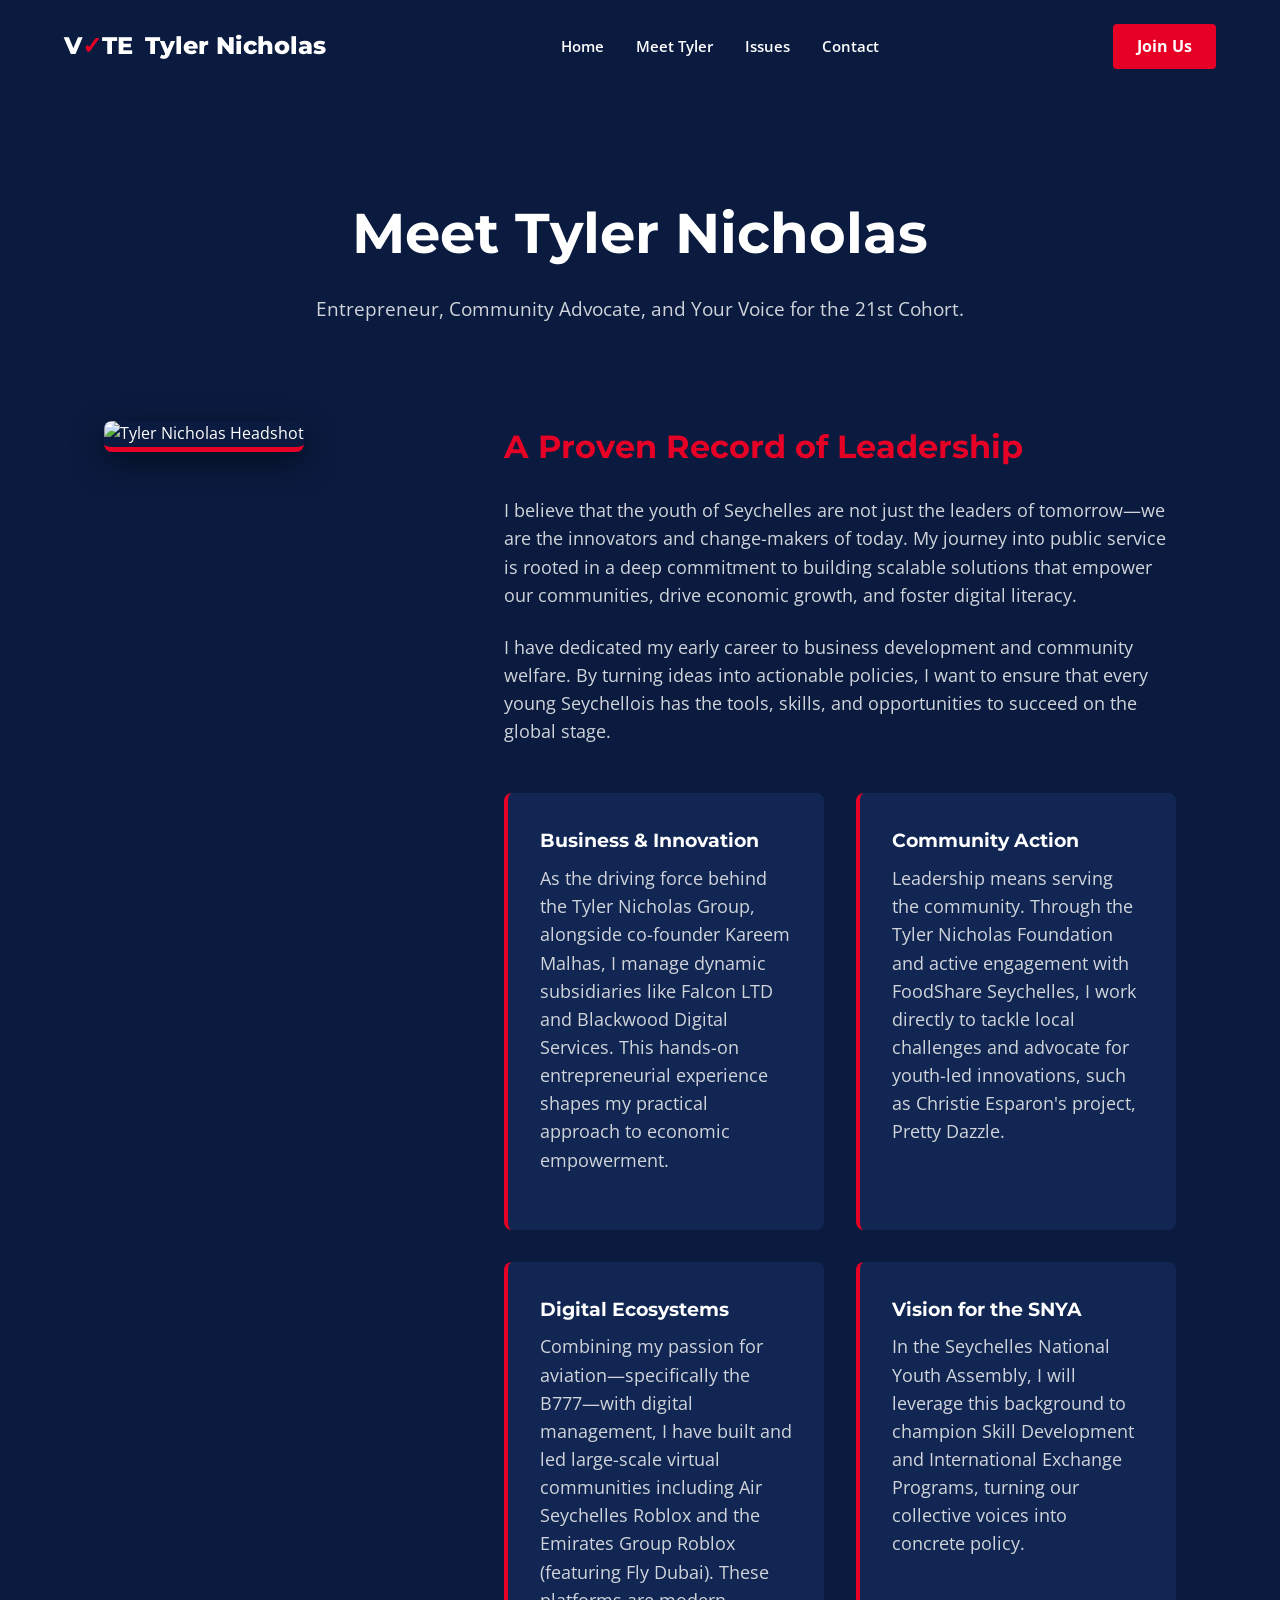
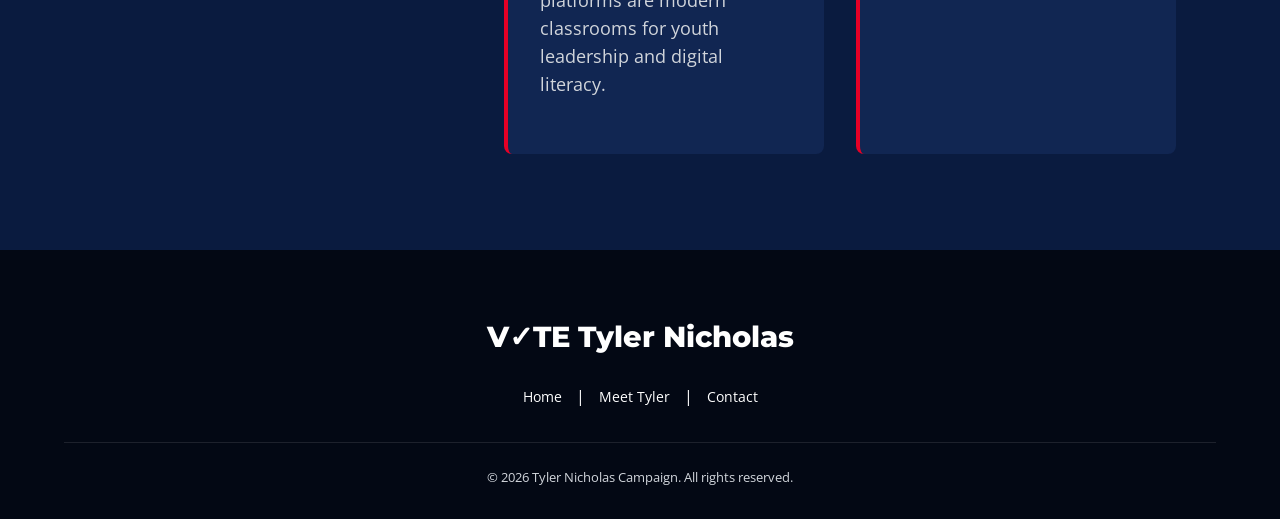
==== about/index.html @ 5b0eabc1 "Create index.html" ====
<!DOCTYPE html>
<html lang="en">
<head>
    <meta charset="UTF-8">
    <meta name="viewport" content="width=device-width, initial-scale=1.0">
    <title>Meet Tyler | Tyler Nicholas Campaign</title>
    <link rel="icon" href="https://i0.wp.com/flag-shop.ca/wp-content/uploads/2024/11/img-flag-shop-flags-of-the-world-seychelles-flag-3-5.webp" type="image/webp">
    <link rel="stylesheet" href="/style.css">
    <link href="https://fonts.googleapis.com/css2?family=Montserrat:wght@400;700;800&family=Open+Sans:wght@400;600&display=swap" rel="stylesheet">
    <style>
        /* Specific tweaks for the About Page layout */
        .about-header {
            padding: 6rem 5% 3rem 5%;
            text-align: center;
            background-color: var(--bg-dark-blue);
        }
        .about-header h1 {
            font-size: 3.5rem;
            margin-bottom: 1rem;
        }
        .about-container {
            display: flex;
            align-items: flex-start;
            gap: 4rem;
            max-width: 1200px;
            margin: 0 auto;
            padding: 3rem 5% 6rem 5%;
        }
        .about-image {
            flex: 1;
            max-width: 400px;
        }
        .about-image img {
            width: 100%;
            border-radius: 8px;
            border-bottom: 5px solid var(--campaign-red);
            box-shadow: 0 10px 30px rgba(0,0,0,0.5);
        }
        .about-content {
            flex: 2;
        }
        .about-content h2 {
            font-size: 2rem;
            margin-bottom: 1.5rem;
            color: var(--campaign-red);
        }
        .about-content p {
            margin-bottom: 1.5rem;
            font-size: 1.1rem;
            color: var(--text-light);
        }
        .experience-grid {
            display: grid;
            grid-template-columns: 1fr 1fr;
            gap: 2rem;
            margin-top: 3rem;
        }
        .exp-box {
            background: var(--card-bg);
            padding: 2rem;
            border-radius: 8px;
            border-left: 4px solid var(--campaign-red);
        }
        .exp-box h3 {
            font-size: 1.2rem;
            margin-bottom: 0.5rem;
            color: var(--white);
        }
        @media (max-width: 768px) {
            .about-container {
                flex-direction: column;
                align-items: center;
            }
            .experience-grid {
                grid-template-columns: 1fr;
            }
        }
    </style>
</head>
<body>

    <nav class="navbar">
        <div class="logo">
            <span class="vote-logo">V<span class="check">✓</span>TE</span> <span class="tyler-text">Tyler Nicholas</span>
        </div>
        <ul class="nav-links">
            <li><a href="/">Home</a></li>
            <li><a href="/about/">Meet Tyler</a></li>
            <li><a href="/issues/">Issues</a></li>
            <li><a href="mailto:vote@tyler-nicholas.online">Contact</a></li>
        </ul>
        <a href="/volunteer/" class="btn-donate">Join Us</a>
    </nav>

    <header class="about-header">
        <h1>Meet Tyler Nicholas</h1>
        <p style="color: var(--text-light); font-size: 1.2rem;">Entrepreneur, Community Advocate, and Your Voice for the 21st Cohort.</p>
    </header>

    <section class="about-container">
        <div class="about-image">
            <img src="https://media.licdn.com/dms/image/v2/D4D03AQGRKh3DGxSABQ/profile-displayphoto-scale_400_400/B4DZr4z1B9GwAg-/0/1765110932319?e=1774483200&v=beta&t=kfbgGyoPquwXygrYf0wrgOBTe-Mu4JydRJcYd3WKm4g" alt="Tyler Nicholas Headshot">
        </div>
        
        <div class="about-content">
            <h2>A Proven Record of Leadership</h2>
            <p>I believe that the youth of Seychelles are not just the leaders of tomorrow—we are the innovators and change-makers of today. My journey into public service is rooted in a deep commitment to building scalable solutions that empower our communities, drive economic growth, and foster digital literacy.</p>
            
            <p>I have dedicated my early career to business development and community welfare. By turning ideas into actionable policies, I want to ensure that every young Seychellois has the tools, skills, and opportunities to succeed on the global stage.</p>

            <div class="experience-grid">
                <div class="exp-box">
                    <h3>Business & Innovation</h3>
                    <p>As the driving force behind the Tyler Nicholas Group, alongside co-founder Kareem Malhas, I manage dynamic subsidiaries like Falcon LTD and Blackwood Digital Services. This hands-on entrepreneurial experience shapes my practical approach to economic empowerment.</p>
                </div>
                
                <div class="exp-box">
                    <h3>Community Action</h3>
                    <p>Leadership means serving the community. Through the Tyler Nicholas Foundation and active engagement with FoodShare Seychelles, I work directly to tackle local challenges and advocate for youth-led innovations, such as Christie Esparon's project, Pretty Dazzle.</p>
                </div>

                <div class="exp-box">
                    <h3>Digital Ecosystems</h3>
                    <p>Combining my passion for aviation—specifically the B777—with digital management, I have built and led large-scale virtual communities including Air Seychelles Roblox and the Emirates Group Roblox (featuring Fly Dubai). These platforms are modern classrooms for youth leadership and digital literacy.</p>
                </div>

                <div class="exp-box">
                    <h3>Vision for the SNYA</h3>
                    <p>In the Seychelles National Youth Assembly, I will leverage this background to champion Skill Development and International Exchange Programs, turning our collective voices into concrete policy.</p>
                </div>
            </div>
        </div>
    </section>

    <footer class="site-footer">
        <div class="footer-content">
            <div class="footer-logo">V✓TE Tyler Nicholas</div>
            <div class="footer-links">
                <a href="/">Home</a> | 
                <a href="/about/">Meet Tyler</a> | 
                <a href="mailto:vote@tyler-nicholas.online">Contact</a>
            </div>
        </div>
        <div class="footer-bottom">
            &copy; 2026 Tyler Nicholas Campaign. All rights reserved.
        </div>
    </footer>

</body>
</html>
---- style.css ----
/* Base Styles & Premium Campaign Colors */
:root {
    --bg-dark-blue: #0A1B3F;
    --campaign-red: #E60026;
    --white: #ffffff;
    --text-light: #d1d5db;
    --card-bg: #112652;
}

* {
    margin: 0;
    padding: 0;
    box-sizing: border-box;
}

body {
    font-family: 'Open Sans', sans-serif;
    background-color: var(--bg-dark-blue);
    color: var(--white);
    line-height: 1.6;
}

h1, h2, h3, h4, .logo {
    font-family: 'Montserrat', sans-serif;
}

/* Top Bar */
.top-bar {
    background-color: #051026;
    color: var(--text-light);
    font-size: 0.8rem;
    padding: 0.5rem 5%;
    text-align: center;
    border-bottom: 1px solid rgba(255,255,255,0.05);
}

/* Navigation */
.navbar {
    display: flex;
    justify-content: space-between;
    align-items: center;
    padding: 1.5rem 5%;
    background-color: transparent;
    position: relative;
    z-index: 10;
}

.logo {
    font-size: 1.5rem;
    font-weight: 800;
    color: var(--white);
}

.vote-logo {
    font-weight: 800;
}

.check {
    color: var(--campaign-red);
}

.tyler-text {
    margin-left: 5px;
}

.nav-links {
    list-style: none;
    display: flex;
    gap: 2rem;
}

.nav-links a {
    color: var(--white);
    text-decoration: none;
    font-weight: 600;
    font-size: 0.95rem;
    transition: color 0.3s;
}

.nav-links a:hover {
    color: var(--campaign-red);
}

.btn-donate {
    background-color: var(--campaign-red);
    color: var(--white);
    padding: 0.6rem 1.5rem;
    text-decoration: none;
    font-weight: bold;
    border-radius: 4px;
    transition: background-color 0.3s;
}

.btn-donate:hover {
    background-color: #cc0022;
}

/* Hero Section */
.hero {
    position: relative;
    padding: 4rem 5% 0 5%;
    background-color: var(--bg-dark-blue);
    overflow: hidden;
}

.hero-bg {
    position: absolute;
    top: 0;
    left: 0;
    width: 100%;
    height: 100%;
    background-image: url('https://static.vecteezy.com/system/resources/previews/041/930/966/non_2x/flat-illustration-of-seychelles-national-flag-seychelles-flag-design-seychelles-wave-flag-free-vector.jpg');
    background-size: cover;
    background-position: center;
    opacity: 0.15; /* Keeps the flag visible without overpowering the text */
    z-index: 1;
}

.hero-content {
    display: flex;
    align-items: center;
    justify-content: space-between;
    max-width: 1200px;
    margin: 0 auto;
    position: relative;
    z-index: 2;
}

.hero-text {
    flex: 1;
    padding-right: 3rem;
    margin-bottom: 4rem;
}

.hero-text h1 {
    font-size: 4.5rem;
    line-height: 1.1;
    margin-bottom: 1.5rem;
    font-weight: 800;
    text-shadow: 2px 2px 10px rgba(0,0,0,0.5); /* Helps text stand out against the flag */
}

.hero-text p {
    font-size: 1.2rem;
    color: var(--text-light);
    margin-bottom: 2.5rem;
    max-width: 500px;
    text-shadow: 1px 1px 5px rgba(0,0,0,0.5);
}

.btn-primary {
    display: inline-block;
    background-color: var(--campaign-red);
    color: var(--white);
    padding: 1rem 2.5rem;
    text-decoration: none;
    font-weight: bold;
    border-radius: 4px;
    font-size: 1.1rem;
    transition: transform 0.2s, background-color 0.3s;
}

.btn-primary:hover {
    background-color: #cc0022;
    transform: translateY(-2px);
}

.hero-image {
    flex: 1;
    display: flex;
    align-items: flex-end;
    justify-content: center;
}

.candidate-photo {
    max-width: 100%;
    height: auto;
    max-height: 650px;
    object-fit: contain;
    display: block;
    image-rendering: -webkit-optimize-contrast;
    filter: contrast(1.05) saturate(1.05) drop-shadow(0px 10px 20px rgba(0,0,0,0.5));
}

/* Principles Section */
.principles-section {
    padding: 5rem 5%;
    background-color: #061129;
    position: relative;
    z-index: 2;
}

.principles-grid {
    display: grid;
    grid-template-columns: repeat(3, 1fr);
    gap: 2rem;
    max-width: 1200px;
    margin: 0 auto;
}

.card {
    background: var(--card-bg);
    padding: 2.5rem 2rem;
    border-radius: 8px;
    text-align: center;
    box-shadow: 0 10px 30px rgba(0,0,0,0.2);
    border-top: 4px solid var(--campaign-red); /* Kept a clean accent border since emojis are gone */
}

.card h4 {
    font-size: 1.3rem;
    margin-bottom: 1rem;
    color: var(--white);
}

.card p {
    color: var(--text-light);
    font-size: 0.95rem;
}

/* Footer Section */
.site-footer {
    background-color: #030814;
    padding: 4rem 5% 2rem 5%;
    text-align: center;
}

.footer-content {
    max-width: 800px;
    margin: 0 auto 2rem auto;
}

.footer-logo {
    font-family: 'Montserrat', sans-serif;
    font-size: 1.8rem;
    font-weight: 800;
    margin-bottom: 1.5rem;
}

.footer-links a {
    color: var(--white);
    text-decoration: none;
    margin: 0 10px;
    font-size: 0.9rem;
}

.footer-links a:hover {
    color: var(--campaign-red);
}

.footer-bottom {
    border-top: 1px solid rgba(255,255,255,0.1);
    padding-top: 1.5rem;
    font-size: 0.8rem;
    color: var(--text-light);
}

/* Mobile Responsiveness */
@media (max-width: 768px) {
    .navbar {
        flex-direction: column;
        gap: 1.5rem;
    }
    
    .nav-links {
        flex-wrap: wrap;
        justify-content: center;
        gap: 1rem;
    }

    .hero-content {
        flex-direction: column;
        text-align: center;
    }

    .hero-text {
        padding-right: 0;
    }

    .hero-text h1 {
        font-size: 3rem;
    }

    .hero-text p {
        margin: 0 auto 2rem auto;
    }

    .principles-grid {
        grid-template-columns: 1fr;
    }
}
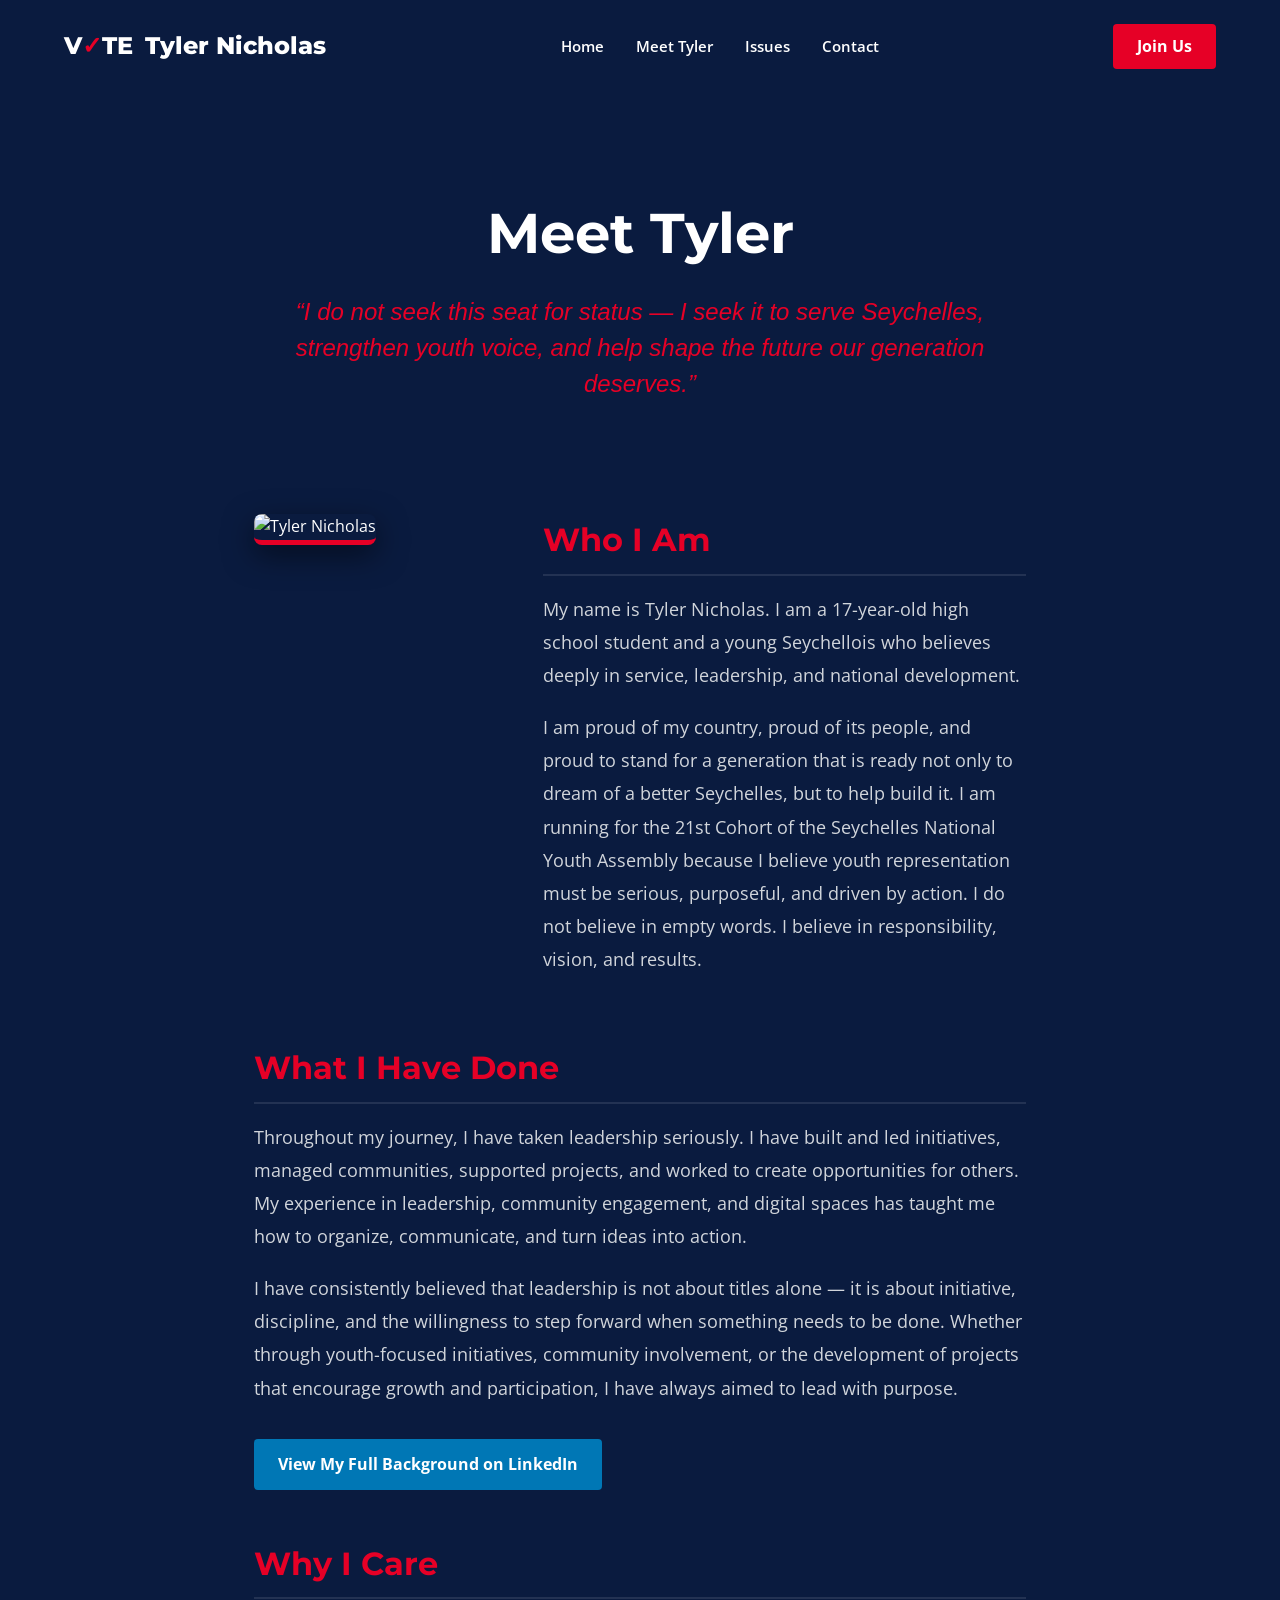
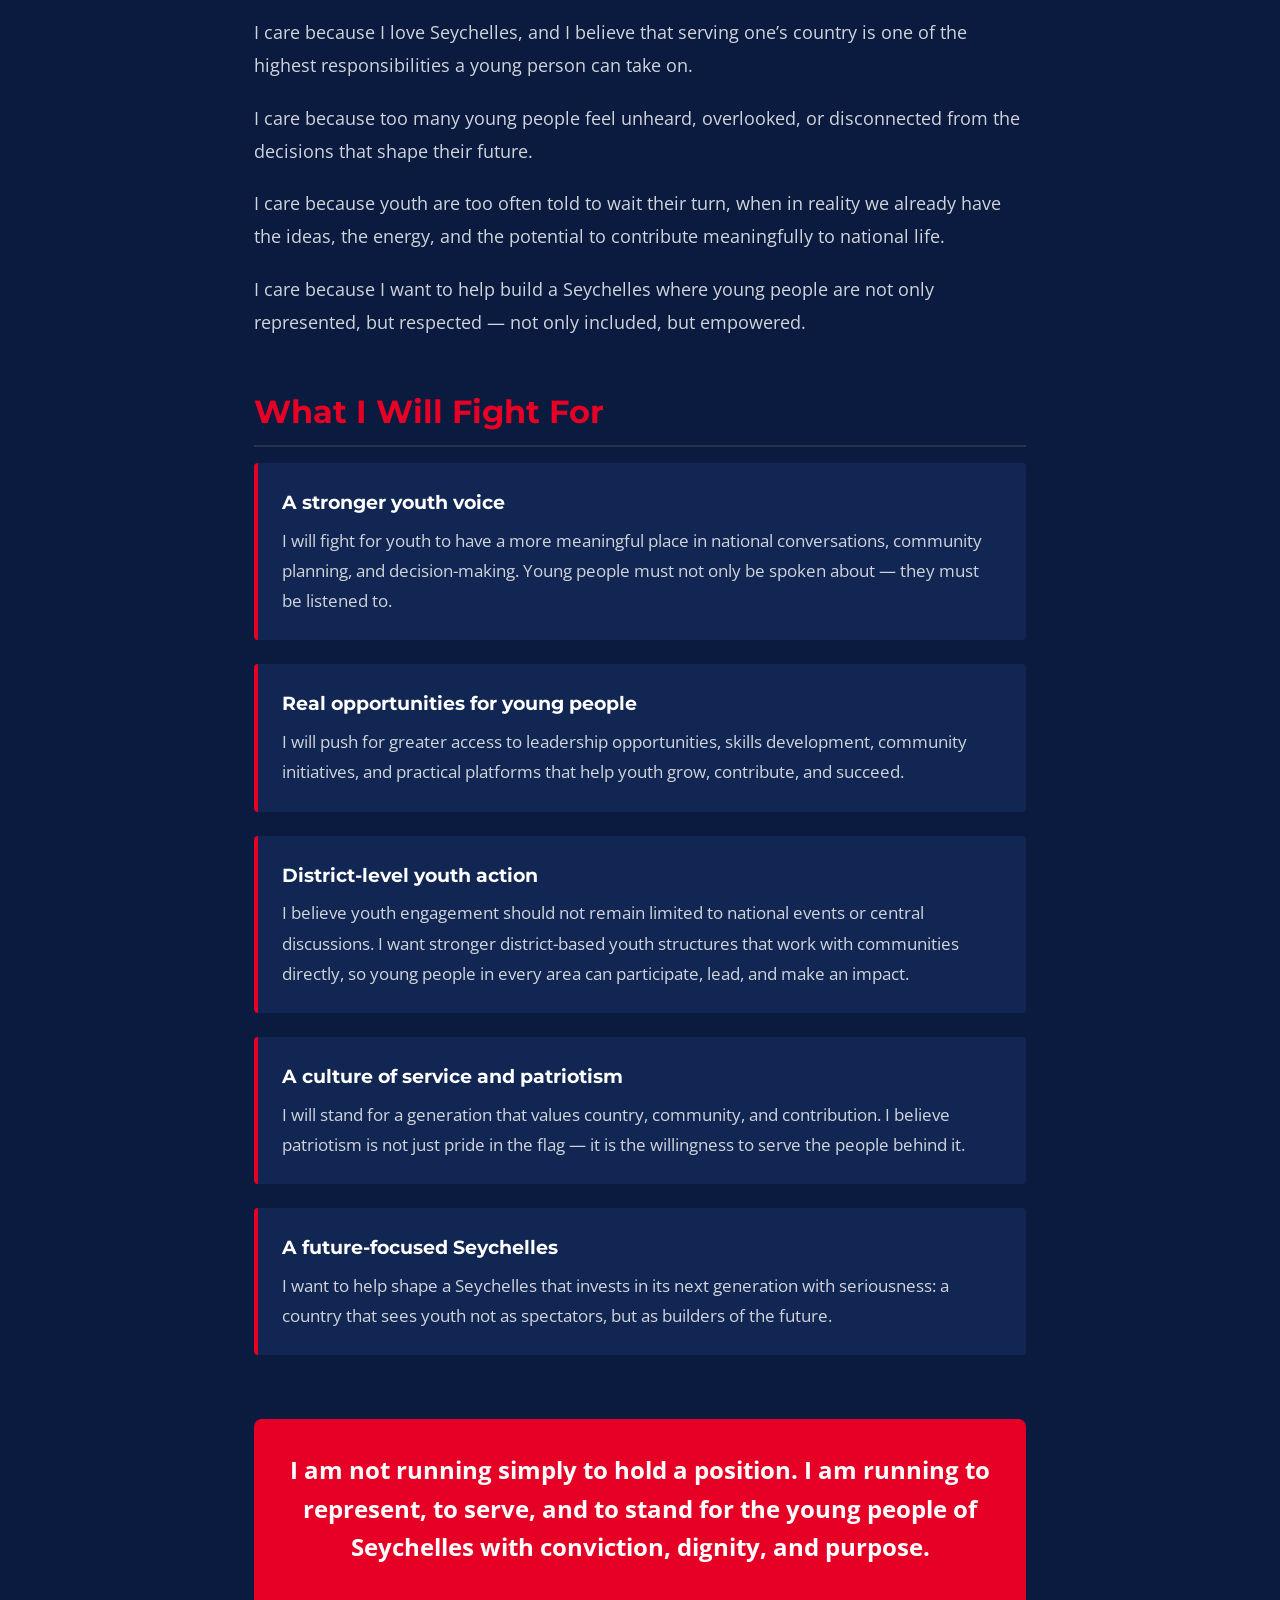
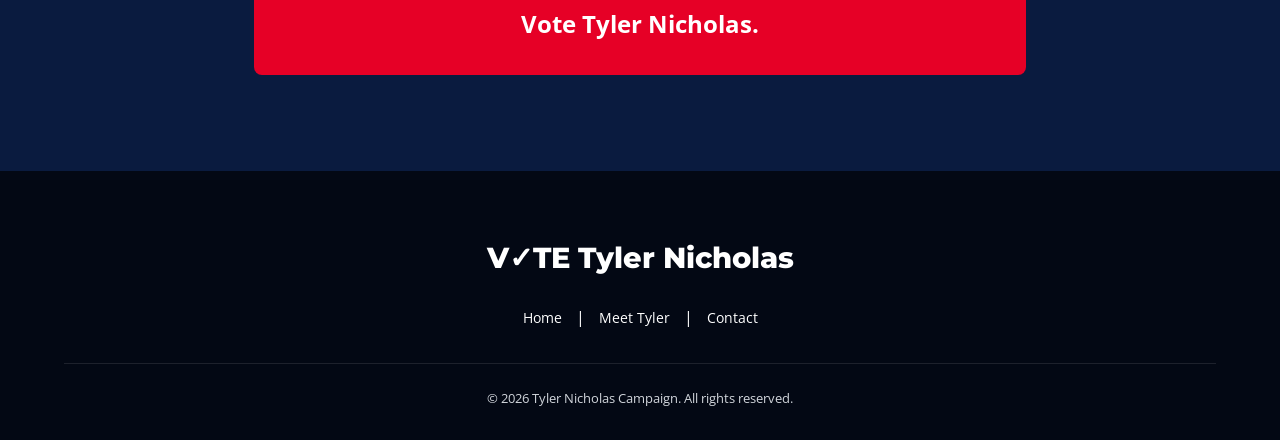
==== commit b5afd472: "Update index.html" ====
--- a/about/index.html
+++ b/about/index.html
@@ -8,7 +8,6 @@
     <link rel="stylesheet" href="/style.css">
     <link href="https://fonts.googleapis.com/css2?family=Montserrat:wght@400;700;800&family=Open+Sans:wght@400;600&display=swap" rel="stylesheet">
     <style>
-        /* Specific tweaks for the About Page layout */
         .about-header {
             padding: 6rem 5% 3rem 5%;
             text-align: center;
@@ -18,17 +17,29 @@
             font-size: 3.5rem;
             margin-bottom: 1rem;
         }
+        .hero-quote {
+            max-width: 800px;
+            margin: 0 auto;
+            font-size: 1.5rem;
+            font-style: italic;
+            color: var(--campaign-red);
+            font-family: 'Montserrat', sans-serif;
+            line-height: 1.5;
+        }
         .about-container {
+            max-width: 900px;
+            margin: 0 auto;
+            padding: 4rem 5% 6rem 5%;
+        }
+        .intro-section {
             display: flex;
             align-items: flex-start;
-            gap: 4rem;
-            max-width: 1200px;
-            margin: 0 auto;
-            padding: 3rem 5% 6rem 5%;
+            gap: 3rem;
+            margin-bottom: 3rem;
         }
         .about-image {
             flex: 1;
-            max-width: 400px;
+            max-width: 300px;
         }
         .about-image img {
             width: 100%;
@@ -36,43 +47,79 @@
             border-bottom: 5px solid var(--campaign-red);
             box-shadow: 0 10px 30px rgba(0,0,0,0.5);
         }
-        .about-content {
+        .intro-text {
             flex: 2;
         }
-        .about-content h2 {
+        .content-section {
+            margin-bottom: 3rem;
+        }
+        .content-section h2 {
             font-size: 2rem;
+            color: var(--campaign-red);
+            margin-bottom: 1rem;
+            border-bottom: 2px solid rgba(255,255,255,0.1);
+            padding-bottom: 0.5rem;
+        }
+        p {
+            font-size: 1.15rem;
+            color: var(--text-light);
+            margin-bottom: 1.2rem;
+            line-height: 1.8;
+        }
+        .linkedin-link {
+            display: inline-block;
+            margin-top: 1rem;
+            padding: 0.8rem 1.5rem;
+            background-color: #0077b5; /* LinkedIn Blue */
+            color: white;
+            text-decoration: none;
+            border-radius: 4px;
+            font-weight: bold;
+            transition: opacity 0.3s;
+        }
+        .linkedin-link:hover {
+            opacity: 0.8;
+        }
+        .fight-list {
+            list-style: none;
+        }
+        .fight-list li {
             margin-bottom: 1.5rem;
-            color: var(--campaign-red);
-        }
-        .about-content p {
-            margin-bottom: 1.5rem;
-            font-size: 1.1rem;
-            color: var(--text-light);
-        }
-        .experience-grid {
-            display: grid;
-            grid-template-columns: 1fr 1fr;
-            gap: 2rem;
-            margin-top: 3rem;
-        }
-        .exp-box {
             background: var(--card-bg);
-            padding: 2rem;
-            border-radius: 8px;
+            padding: 1.5rem;
             border-left: 4px solid var(--campaign-red);
-        }
-        .exp-box h3 {
+            border-radius: 4px;
+        }
+        .fight-list h3 {
+            color: var(--white);
             font-size: 1.2rem;
             margin-bottom: 0.5rem;
+        }
+        .fight-list p {
+            margin-bottom: 0;
+            font-size: 1.05rem;
+        }
+        .closing-line {
+            text-align: center;
+            font-size: 1.5rem;
+            font-weight: bold;
             color: var(--white);
+            margin-top: 4rem;
+            padding: 2rem;
+            background-color: var(--campaign-red);
+            border-radius: 8px;
         }
         @media (max-width: 768px) {
-            .about-container {
+            .intro-section {
                 flex-direction: column;
                 align-items: center;
+                text-align: center;
             }
-            .experience-grid {
-                grid-template-columns: 1fr;
+            .about-header h1 {
+                font-size: 2.8rem;
+            }
+            .hero-quote {
+                font-size: 1.2rem;
             }
         }
     </style>
@@ -89,47 +136,77 @@
             <li><a href="/issues/">Issues</a></li>
             <li><a href="mailto:vote@tyler-nicholas.online">Contact</a></li>
         </ul>
-        <a href="/volunteer/" class="btn-donate">Join Us</a>
+        <a href="mailto:vote@tyler-nicholas.online" class="btn-donate">Join Us</a>
     </nav>
 
     <header class="about-header">
-        <h1>Meet Tyler Nicholas</h1>
-        <p style="color: var(--text-light); font-size: 1.2rem;">Entrepreneur, Community Advocate, and Your Voice for the 21st Cohort.</p>
+        <h1>Meet Tyler</h1>
+        <div class="hero-quote">
+            “I do not seek this seat for status — I seek it to serve Seychelles, strengthen youth voice, and help shape the future our generation deserves.”
+        </div>
     </header>
 
     <section class="about-container">
-        <div class="about-image">
-            <img src="https://media.licdn.com/dms/image/v2/D4D03AQGRKh3DGxSABQ/profile-displayphoto-scale_400_400/B4DZr4z1B9GwAg-/0/1765110932319?e=1774483200&v=beta&t=kfbgGyoPquwXygrYf0wrgOBTe-Mu4JydRJcYd3WKm4g" alt="Tyler Nicholas Headshot">
-        </div>
         
-        <div class="about-content">
-            <h2>A Proven Record of Leadership</h2>
-            <p>I believe that the youth of Seychelles are not just the leaders of tomorrow—we are the innovators and change-makers of today. My journey into public service is rooted in a deep commitment to building scalable solutions that empower our communities, drive economic growth, and foster digital literacy.</p>
-            
-            <p>I have dedicated my early career to business development and community welfare. By turning ideas into actionable policies, I want to ensure that every young Seychellois has the tools, skills, and opportunities to succeed on the global stage.</p>
-
-            <div class="experience-grid">
-                <div class="exp-box">
-                    <h3>Business & Innovation</h3>
-                    <p>As the driving force behind the Tyler Nicholas Group, alongside co-founder Kareem Malhas, I manage dynamic subsidiaries like Falcon LTD and Blackwood Digital Services. This hands-on entrepreneurial experience shapes my practical approach to economic empowerment.</p>
-                </div>
-                
-                <div class="exp-box">
-                    <h3>Community Action</h3>
-                    <p>Leadership means serving the community. Through the Tyler Nicholas Foundation and active engagement with FoodShare Seychelles, I work directly to tackle local challenges and advocate for youth-led innovations, such as Christie Esparon's project, Pretty Dazzle.</p>
-                </div>
-
-                <div class="exp-box">
-                    <h3>Digital Ecosystems</h3>
-                    <p>Combining my passion for aviation—specifically the B777—with digital management, I have built and led large-scale virtual communities including Air Seychelles Roblox and the Emirates Group Roblox (featuring Fly Dubai). These platforms are modern classrooms for youth leadership and digital literacy.</p>
-                </div>
-
-                <div class="exp-box">
-                    <h3>Vision for the SNYA</h3>
-                    <p>In the Seychelles National Youth Assembly, I will leverage this background to champion Skill Development and International Exchange Programs, turning our collective voices into concrete policy.</p>
+        <div class="intro-section">
+            <div class="about-image">
+                <img src="https://media.licdn.com/dms/image/v2/D4D03AQGRKh3DGxSABQ/profile-displayphoto-scale_400_400/B4DZr4z1B9GwAg-/0/1765110932319?e=1774483200&v=beta&t=kfbgGyoPquwXygrYf0wrgOBTe-Mu4JydRJcYd3WKm4g" alt="Tyler Nicholas">
+            </div>
+            <div class="intro-text">
+                <div class="content-section" style="margin-bottom: 0;">
+                    <h2>Who I Am</h2>
+                    <p>My name is Tyler Nicholas. I am a 17-year-old high school student and a young Seychellois who believes deeply in service, leadership, and national development.</p>
+                    <p>I am proud of my country, proud of its people, and proud to stand for a generation that is ready not only to dream of a better Seychelles, but to help build it. I am running for the 21st Cohort of the Seychelles National Youth Assembly because I believe youth representation must be serious, purposeful, and driven by action. I do not believe in empty words. I believe in responsibility, vision, and results.</p>
                 </div>
             </div>
         </div>
+
+        <div class="content-section">
+            <h2>What I Have Done</h2>
+            <p>Throughout my journey, I have taken leadership seriously. I have built and led initiatives, managed communities, supported projects, and worked to create opportunities for others. My experience in leadership, community engagement, and digital spaces has taught me how to organize, communicate, and turn ideas into action.</p>
+            <p>I have consistently believed that leadership is not about titles alone — it is about initiative, discipline, and the willingness to step forward when something needs to be done. Whether through youth-focused initiatives, community involvement, or the development of projects that encourage growth and participation, I have always aimed to lead with purpose.</p>
+            <a href="https://www.linkedin.com/in/tyler-nicholas-62999534a" target="_blank" class="linkedin-link">View My Full Background on LinkedIn</a>
+        </div>
+
+        <div class="content-section">
+            <h2>Why I Care</h2>
+            <p>I care because I love Seychelles, and I believe that serving one’s country is one of the highest responsibilities a young person can take on.</p>
+            <p>I care because too many young people feel unheard, overlooked, or disconnected from the decisions that shape their future.</p>
+            <p>I care because youth are too often told to wait their turn, when in reality we already have the ideas, the energy, and the potential to contribute meaningfully to national life.</p>
+            <p>I care because I want to help build a Seychelles where young people are not only represented, but respected — not only included, but empowered.</p>
+        </div>
+
+        <div class="content-section">
+            <h2>What I Will Fight For</h2>
+            <ul class="fight-list">
+                <li>
+                    <h3>A stronger youth voice</h3>
+                    <p>I will fight for youth to have a more meaningful place in national conversations, community planning, and decision-making. Young people must not only be spoken about — they must be listened to.</p>
+                </li>
+                <li>
+                    <h3>Real opportunities for young people</h3>
+                    <p>I will push for greater access to leadership opportunities, skills development, community initiatives, and practical platforms that help youth grow, contribute, and succeed.</p>
+                </li>
+                <li>
+                    <h3>District-level youth action</h3>
+                    <p>I believe youth engagement should not remain limited to national events or central discussions. I want stronger district-based youth structures that work with communities directly, so young people in every area can participate, lead, and make an impact.</p>
+                </li>
+                <li>
+                    <h3>A culture of service and patriotism</h3>
+                    <p>I will stand for a generation that values country, community, and contribution. I believe patriotism is not just pride in the flag — it is the willingness to serve the people behind it.</p>
+                </li>
+                <li>
+                    <h3>A future-focused Seychelles</h3>
+                    <p>I want to help shape a Seychelles that invests in its next generation with seriousness: a country that sees youth not as spectators, but as builders of the future.</p>
+                </li>
+            </ul>
+        </div>
+
+        <div class="closing-line">
+            I am not running simply to hold a position. I am running to represent, to serve, and to stand for the young people of Seychelles with conviction, dignity, and purpose.<br><br>
+            Vote Tyler Nicholas.
+        </div>
+
     </section>
 
     <footer class="site-footer">
